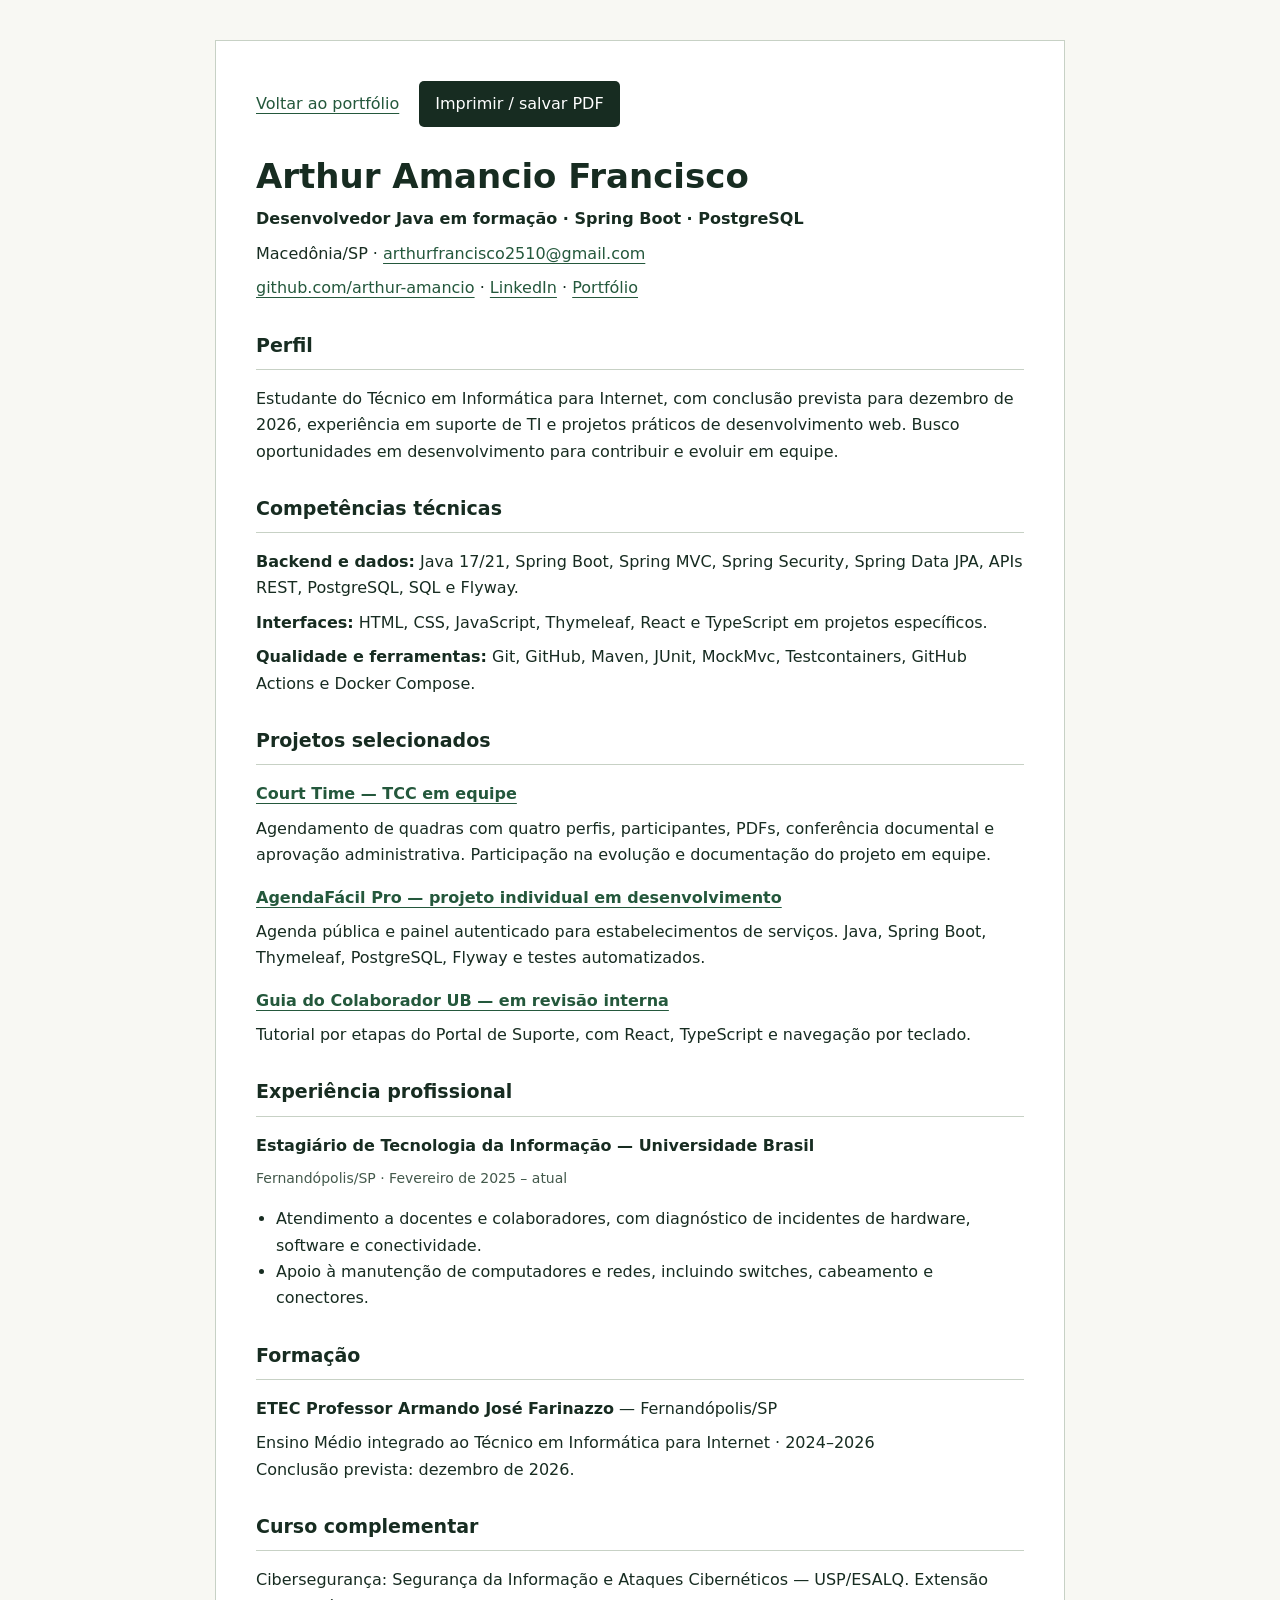
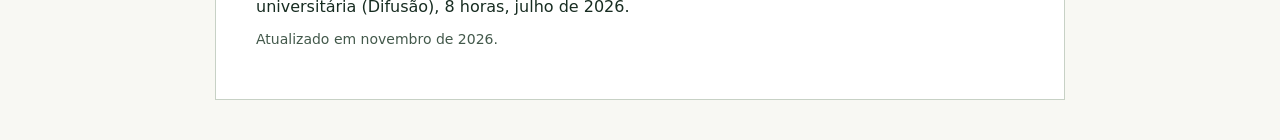
==== assets/curriculo.html @ bd433115 "feat: aprimorar apresentação, currículo público e estudos dos projetos" ====
<!doctype html><html lang="pt-BR"><head><meta charset="utf-8"><meta name="viewport" content="width=device-width,initial-scale=1"><title>Currículo — Arthur Amancio Francisco</title><meta name="description" content="Currículo de Arthur Amancio Francisco, desenvolvedor Java em formação e estagiário de TI."><link rel="canonical" href="https://arthur-amancio-portfolio.onrender.com/assets/curriculo.html"><link rel="icon" href="favicon.svg"><style>
*{box-sizing:border-box}body{font:16px/1.65 system-ui,sans-serif;background:#f8f8f3;color:#172c21;margin:0}main{max-width:850px;margin:40px auto;padding:40px;background:#fff;border:1px solid #c7d1c5}a{color:#24583c;text-underline-offset:4px}a:focus-visible,button:focus-visible{outline:3px solid #a85b00;outline-offset:4px}h1{font-size:34px;line-height:1.15;margin-bottom:10px}h2{font-size:19px;border-bottom:1px solid #c7d1c5;padding-bottom:8px;margin-top:28px}h3{font-size:16px;margin-bottom:4px}p{margin:8px 0}nav{display:flex;gap:20px;align-items:center;flex-wrap:wrap;margin-bottom:30px}button{font:inherit;background:#172c21;color:#fff;padding:10px 16px;border:0;border-radius:5px;cursor:pointer;min-height:44px}.meta{color:#43594b;font-size:14px}ul{padding-left:20px}.contact{overflow-wrap:anywhere}@media(max-width:600px){main{padding:24px;margin:0;border:0}h1{font-size:29px}}@page{size:A4;margin:15mm}@media print{body{background:#fff;font-size:10pt;line-height:1.4}main{margin:0;padding:0;border:0;max-width:none}nav{display:none}h1{font-size:23pt}h2{font-size:13pt;margin-top:17px}h3{font-size:11pt}a{color:inherit;text-decoration:none}.meta{font-size:9pt}section{break-inside:avoid}}
</style><script src="curriculo.js" defer></script></head><body><main><nav aria-label="Ações do currículo"><a href="../">Voltar ao portfólio</a><button type="button" id="print-resume">Imprimir / salvar PDF</button></nav><header><h1>Arthur Amancio Francisco</h1><p><strong>Desenvolvedor Java em formação · Spring Boot · PostgreSQL</strong></p><p class="contact">Macedônia/SP · <a href="mailto:arthurfrancisco2510@gmail.com">arthurfrancisco2510@gmail.com</a></p><p><a href="https://github.com/arthur-amancio">github.com/arthur-amancio</a> · <a href="https://www.linkedin.com/in/arthur-amancio-francisco/">LinkedIn</a> · <a href="https://arthur-amancio-portfolio.onrender.com/">Portfólio</a></p></header><section><h2>Perfil</h2><p>Estudante do Técnico em Informática para Internet, com conclusão prevista para dezembro de 2026, experiência em suporte de TI e projetos práticos de desenvolvimento web. Busco oportunidades em desenvolvimento para contribuir e evoluir em equipe.</p></section><section><h2>Competências técnicas</h2><p><strong>Backend e dados:</strong> Java 17/21, Spring Boot, Spring MVC, Spring Security, Spring Data JPA, APIs REST, PostgreSQL, SQL e Flyway.</p><p><strong>Interfaces:</strong> HTML, CSS, JavaScript, Thymeleaf, React e TypeScript em projetos específicos.</p><p><strong>Qualidade e ferramentas:</strong> Git, GitHub, Maven, JUnit, MockMvc, Testcontainers, GitHub Actions e Docker Compose.</p></section><section><h2>Projetos selecionados</h2><h3><a href="https://github.com/arthur-amancio/CourtTime">Court Time — TCC em equipe</a></h3><p>Agendamento de quadras com quatro perfis, participantes, PDFs, conferência documental e aprovação administrativa. Participação na evolução e documentação do projeto em equipe.</p><h3><a href="https://github.com/arthur-amancio/AgendaFacil">AgendaFácil Pro — projeto individual em desenvolvimento</a></h3><p>Agenda pública e painel autenticado para estabelecimentos de serviços. Java, Spring Boot, Thymeleaf, PostgreSQL, Flyway e testes automatizados.</p><h3><a href="https://github.com/arthur-amancio/Guia-Orienta-o-UB">Guia do Colaborador UB — em revisão interna</a></h3><p>Tutorial por etapas do Portal de Suporte, com React, TypeScript e navegação por teclado.</p></section><section><h2>Experiência profissional</h2><h3>Estagiário de Tecnologia da Informação — Universidade Brasil</h3><p class="meta">Fernandópolis/SP · Fevereiro de 2025 – atual</p><ul><li>Atendimento a docentes e colaboradores, com diagnóstico de incidentes de hardware, software e conectividade.</li><li>Apoio à manutenção de computadores e redes, incluindo switches, cabeamento e conectores.</li></ul></section><section><h2>Formação</h2><p><strong>ETEC Professor Armando José Farinazzo</strong> — Fernandópolis/SP</p><p>Ensino Médio integrado ao Técnico em Informática para Internet · 2024–2026<br>Conclusão prevista: dezembro de 2026.</p></section><section><h2>Curso complementar</h2><p>Cibersegurança: Segurança da Informação e Ataques Cibernéticos — USP/ESALQ. Extensão universitária (Difusão), 8 horas, julho de 2026.</p></section><p class="meta">Atualizado em novembro de 2026.</p></main></body></html>
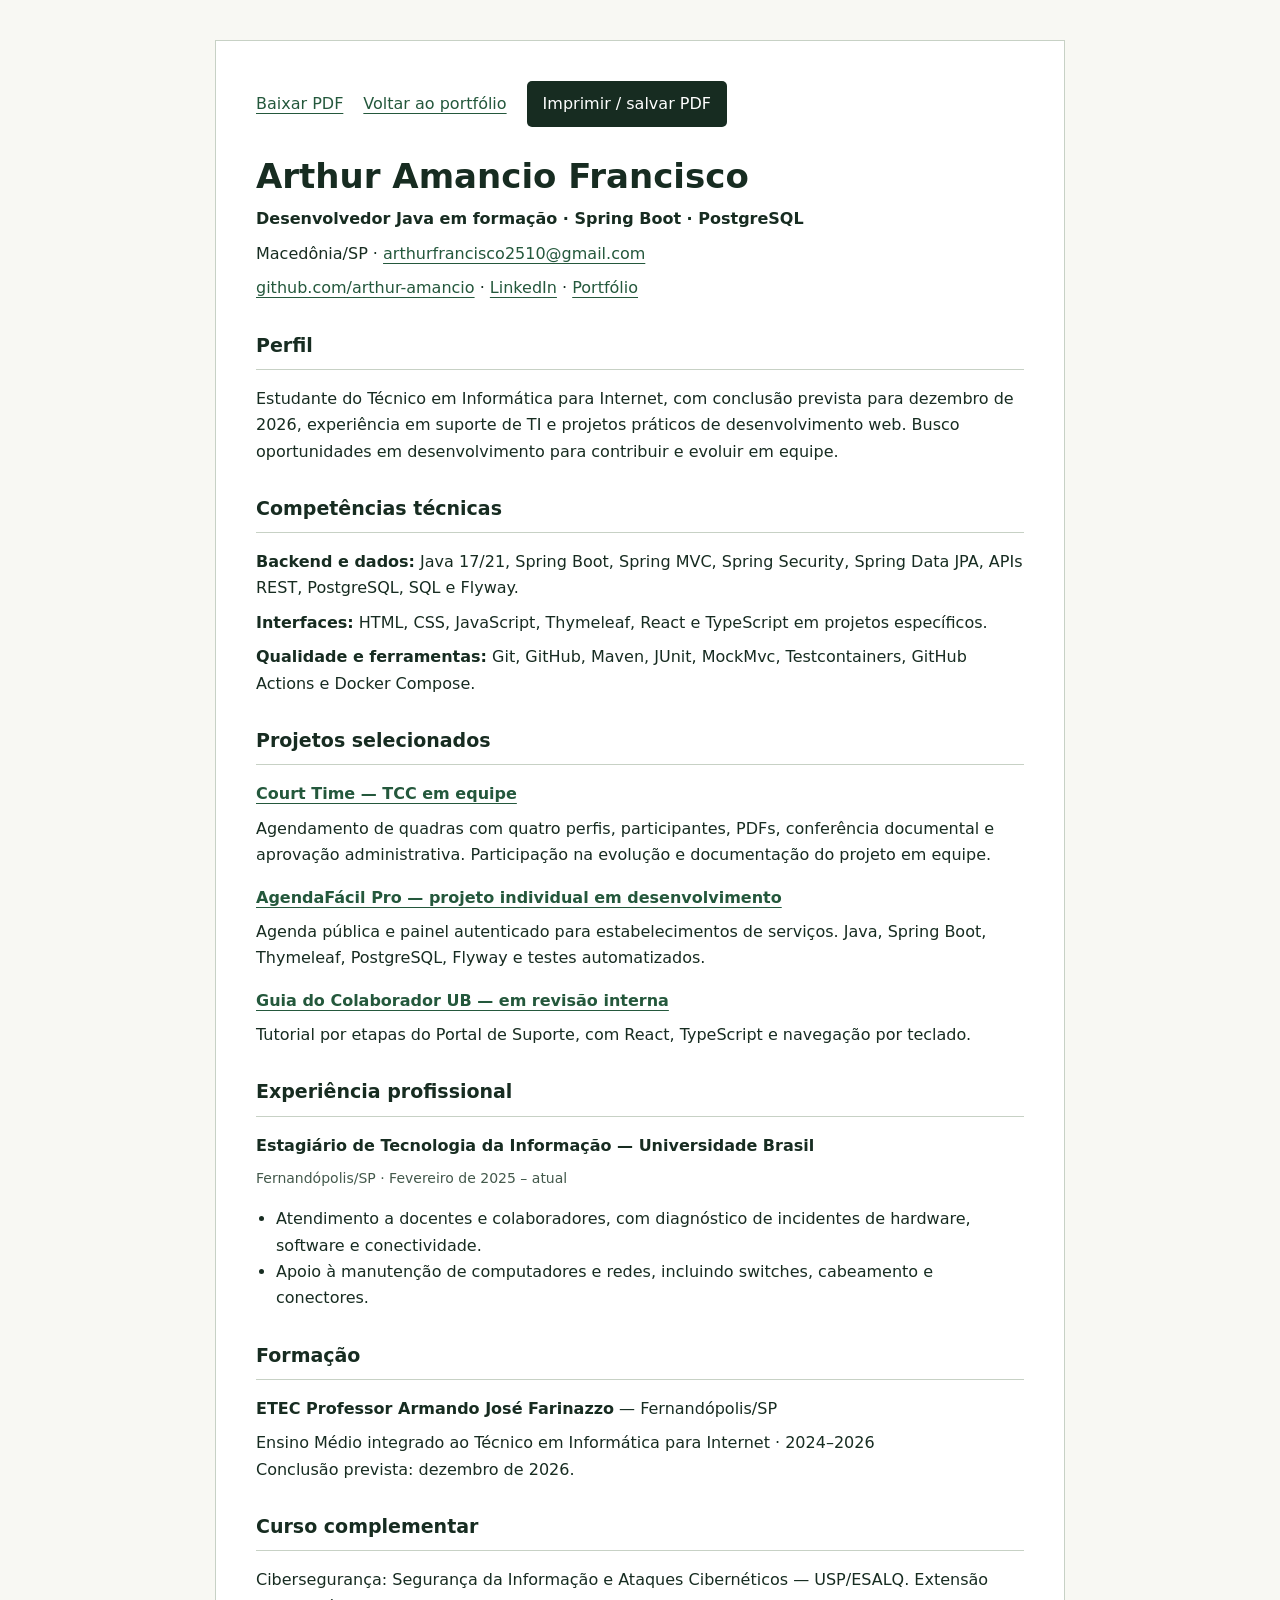
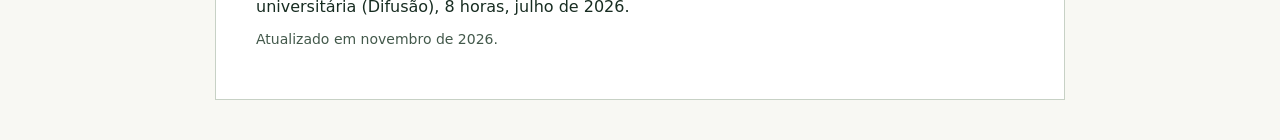
==== commit 71961492: "feat: destacar projetos, abrir detalhes por link e oferecer currículo PDF" ====
--- a/assets/curriculo.html
+++ b/assets/curriculo.html
@@ -1,3 +1,4 @@
 <!doctype html><html lang="pt-BR"><head><meta charset="utf-8"><meta name="viewport" content="width=device-width,initial-scale=1"><title>Currículo — Arthur Amancio Francisco</title><meta name="description" content="Currículo de Arthur Amancio Francisco, desenvolvedor Java em formação e estagiário de TI."><link rel="canonical" href="https://arthur-amancio-portfolio.onrender.com/assets/curriculo.html"><link rel="icon" href="favicon.svg"><style>
 *{box-sizing:border-box}body{font:16px/1.65 system-ui,sans-serif;background:#f8f8f3;color:#172c21;margin:0}main{max-width:850px;margin:40px auto;padding:40px;background:#fff;border:1px solid #c7d1c5}a{color:#24583c;text-underline-offset:4px}a:focus-visible,button:focus-visible{outline:3px solid #a85b00;outline-offset:4px}h1{font-size:34px;line-height:1.15;margin-bottom:10px}h2{font-size:19px;border-bottom:1px solid #c7d1c5;padding-bottom:8px;margin-top:28px}h3{font-size:16px;margin-bottom:4px}p{margin:8px 0}nav{display:flex;gap:20px;align-items:center;flex-wrap:wrap;margin-bottom:30px}button{font:inherit;background:#172c21;color:#fff;padding:10px 16px;border:0;border-radius:5px;cursor:pointer;min-height:44px}.meta{color:#43594b;font-size:14px}ul{padding-left:20px}.contact{overflow-wrap:anywhere}@media(max-width:600px){main{padding:24px;margin:0;border:0}h1{font-size:29px}}@page{size:A4;margin:15mm}@media print{body{background:#fff;font-size:10pt;line-height:1.4}main{margin:0;padding:0;border:0;max-width:none}nav{display:none}h1{font-size:23pt}h2{font-size:13pt;margin-top:17px}h3{font-size:11pt}a{color:inherit;text-decoration:none}.meta{font-size:9pt}section{break-inside:avoid}}
-</style><script src="curriculo.js" defer></script></head><body><main><nav aria-label="Ações do currículo"><a href="../">Voltar ao portfólio</a><button type="button" id="print-resume">Imprimir / salvar PDF</button></nav><header><h1>Arthur Amancio Francisco</h1><p><strong>Desenvolvedor Java em formação · Spring Boot · PostgreSQL</strong></p><p class="contact">Macedônia/SP · <a href="mailto:arthurfrancisco2510@gmail.com">arthurfrancisco2510@gmail.com</a></p><p><a href="https://github.com/arthur-amancio">github.com/arthur-amancio</a> · <a href="https://www.linkedin.com/in/arthur-amancio-francisco/">LinkedIn</a> · <a href="https://arthur-amancio-portfolio.onrender.com/">Portfólio</a></p></header><section><h2>Perfil</h2><p>Estudante do Técnico em Informática para Internet, com conclusão prevista para dezembro de 2026, experiência em suporte de TI e projetos práticos de desenvolvimento web. Busco oportunidades em desenvolvimento para contribuir e evoluir em equipe.</p></section><section><h2>Competências técnicas</h2><p><strong>Backend e dados:</strong> Java 17/21, Spring Boot, Spring MVC, Spring Security, Spring Data JPA, APIs REST, PostgreSQL, SQL e Flyway.</p><p><strong>Interfaces:</strong> HTML, CSS, JavaScript, Thymeleaf, React e TypeScript em projetos específicos.</p><p><strong>Qualidade e ferramentas:</strong> Git, GitHub, Maven, JUnit, MockMvc, Testcontainers, GitHub Actions e Docker Compose.</p></section><section><h2>Projetos selecionados</h2><h3><a href="https://github.com/arthur-amancio/CourtTime">Court Time — TCC em equipe</a></h3><p>Agendamento de quadras com quatro perfis, participantes, PDFs, conferência documental e aprovação administrativa. Participação na evolução e documentação do projeto em equipe.</p><h3><a href="https://github.com/arthur-amancio/AgendaFacil">AgendaFácil Pro — projeto individual em desenvolvimento</a></h3><p>Agenda pública e painel autenticado para estabelecimentos de serviços. Java, Spring Boot, Thymeleaf, PostgreSQL, Flyway e testes automatizados.</p><h3><a href="https://github.com/arthur-amancio/Guia-Orienta-o-UB">Guia do Colaborador UB — em revisão interna</a></h3><p>Tutorial por etapas do Portal de Suporte, com React, TypeScript e navegação por teclado.</p></section><section><h2>Experiência profissional</h2><h3>Estagiário de Tecnologia da Informação — Universidade Brasil</h3><p class="meta">Fernandópolis/SP · Fevereiro de 2025 – atual</p><ul><li>Atendimento a docentes e colaboradores, com diagnóstico de incidentes de hardware, software e conectividade.</li><li>Apoio à manutenção de computadores e redes, incluindo switches, cabeamento e conectores.</li></ul></section><section><h2>Formação</h2><p><strong>ETEC Professor Armando José Farinazzo</strong> — Fernandópolis/SP</p><p>Ensino Médio integrado ao Técnico em Informática para Internet · 2024–2026<br>Conclusão prevista: dezembro de 2026.</p></section><section><h2>Curso complementar</h2><p>Cibersegurança: Segurança da Informação e Ataques Cibernéticos — USP/ESALQ. Extensão universitária (Difusão), 8 horas, julho de 2026.</p></section><p class="meta">Atualizado em novembro de 2026.</p></main></body></html>
+</style><script src="curriculo.js" defer></script></head><body><main><nav aria-label="Ações do currículo"><a href="Arthur-Amancio-Curriculo.pdf" download>Baixar PDF</a><a href="../">Voltar ao portfólio</a><button type="button" id="print-resume">Imprimir / salvar PDF</button></nav><header><h1>Arthur Amancio Francisco</h1><p><strong>Desenvolvedor Java em formação · Spring Boot · PostgreSQL</strong></p><p class="contact">Macedônia/SP · <a href="mailto:arthurfrancisco2510@gmail.com">arthurfrancisco2510@gmail.com</a></p><p><a href="https://github.com/arthur-amancio">github.com/arthur-amancio</a> · <a href="https://www.linkedin.com/in/arthur-amancio-francisco/">LinkedIn</a> · <a href="https://arthur-amancio-portfolio.onrender.com/">Portfólio</a></p></header><section><h2>Perfil</h2><p>Estudante do Técnico em Informática para Internet, com conclusão prevista para dezembro de 2026, experiência em suporte de TI e projetos práticos de desenvolvimento web. Busco oportunidades em desenvolvimento para contribuir e evoluir em equipe.</p></section><section><h2>Competências técnicas</h2><p><strong>Backend e dados:</strong> Java 17/21, Spring Boot, Spring MVC, Spring Security, Spring Data JPA, APIs REST, PostgreSQL, SQL e Flyway.</p><p><strong>Interfaces:</strong> HTML, CSS, JavaScript, Thymeleaf, React e TypeScript em projetos específicos.</p><p><strong>Qualidade e ferramentas:</strong> Git, GitHub, Maven, JUnit, MockMvc, Testcontainers, GitHub Actions e Docker Compose.</p></section><section><h2>Projetos selecionados</h2><h3><a href="https://github.com/arthur-amancio/CourtTime">Court Time — TCC em equipe</a></h3><p>Agendamento de quadras com quatro perfis, participantes, PDFs, conferência documental e aprovação administrativa. Participação na evolução e documentação do projeto em equipe.</p><h3><a href="https://github.com/arthur-amancio/AgendaFacil">AgendaFácil Pro — projeto individual em desenvolvimento</a></h3><p>Agenda pública e painel autenticado para estabelecimentos de serviços. Java, Spring Boot, Thymeleaf, PostgreSQL, Flyway e testes automatizados.</p><h3><a href="https://github.com/arthur-amancio/Guia-Orienta-o-UB">Guia do Colaborador UB — em revisão interna</a></h3><p>Tutorial por etapas do Portal de Suporte, com React, TypeScript e navegação por teclado.</p></section><section><h2>Experiência profissional</h2><h3>Estagiário de Tecnologia da Informação — Universidade Brasil</h3><p class="meta">Fernandópolis/SP · Fevereiro de 2025 – atual</p><ul><li>Atendimento a docentes e colaboradores, com diagnóstico de incidentes de hardware, software e conectividade.</li><li>Apoio à manutenção de computadores e redes, incluindo switches, cabeamento e conectores.</li></ul></section><section><h2>Formação</h2><p><strong>ETEC Professor Armando José Farinazzo</strong> — Fernandópolis/SP</p><p>Ensino Médio integrado ao Técnico em Informática para Internet · 2024–2026<br>Conclusão prevista: dezembro de 2026.</p></section><section><h2>Curso complementar</h2><p>Cibersegurança: Segurança da Informação e Ataques Cibernéticos — USP/ESALQ. Extensão universitária (Difusão), 8 horas, julho de 2026.</p></section><p class="meta">Atualizado em novembro de 2026.</p></main></body></html>
+
